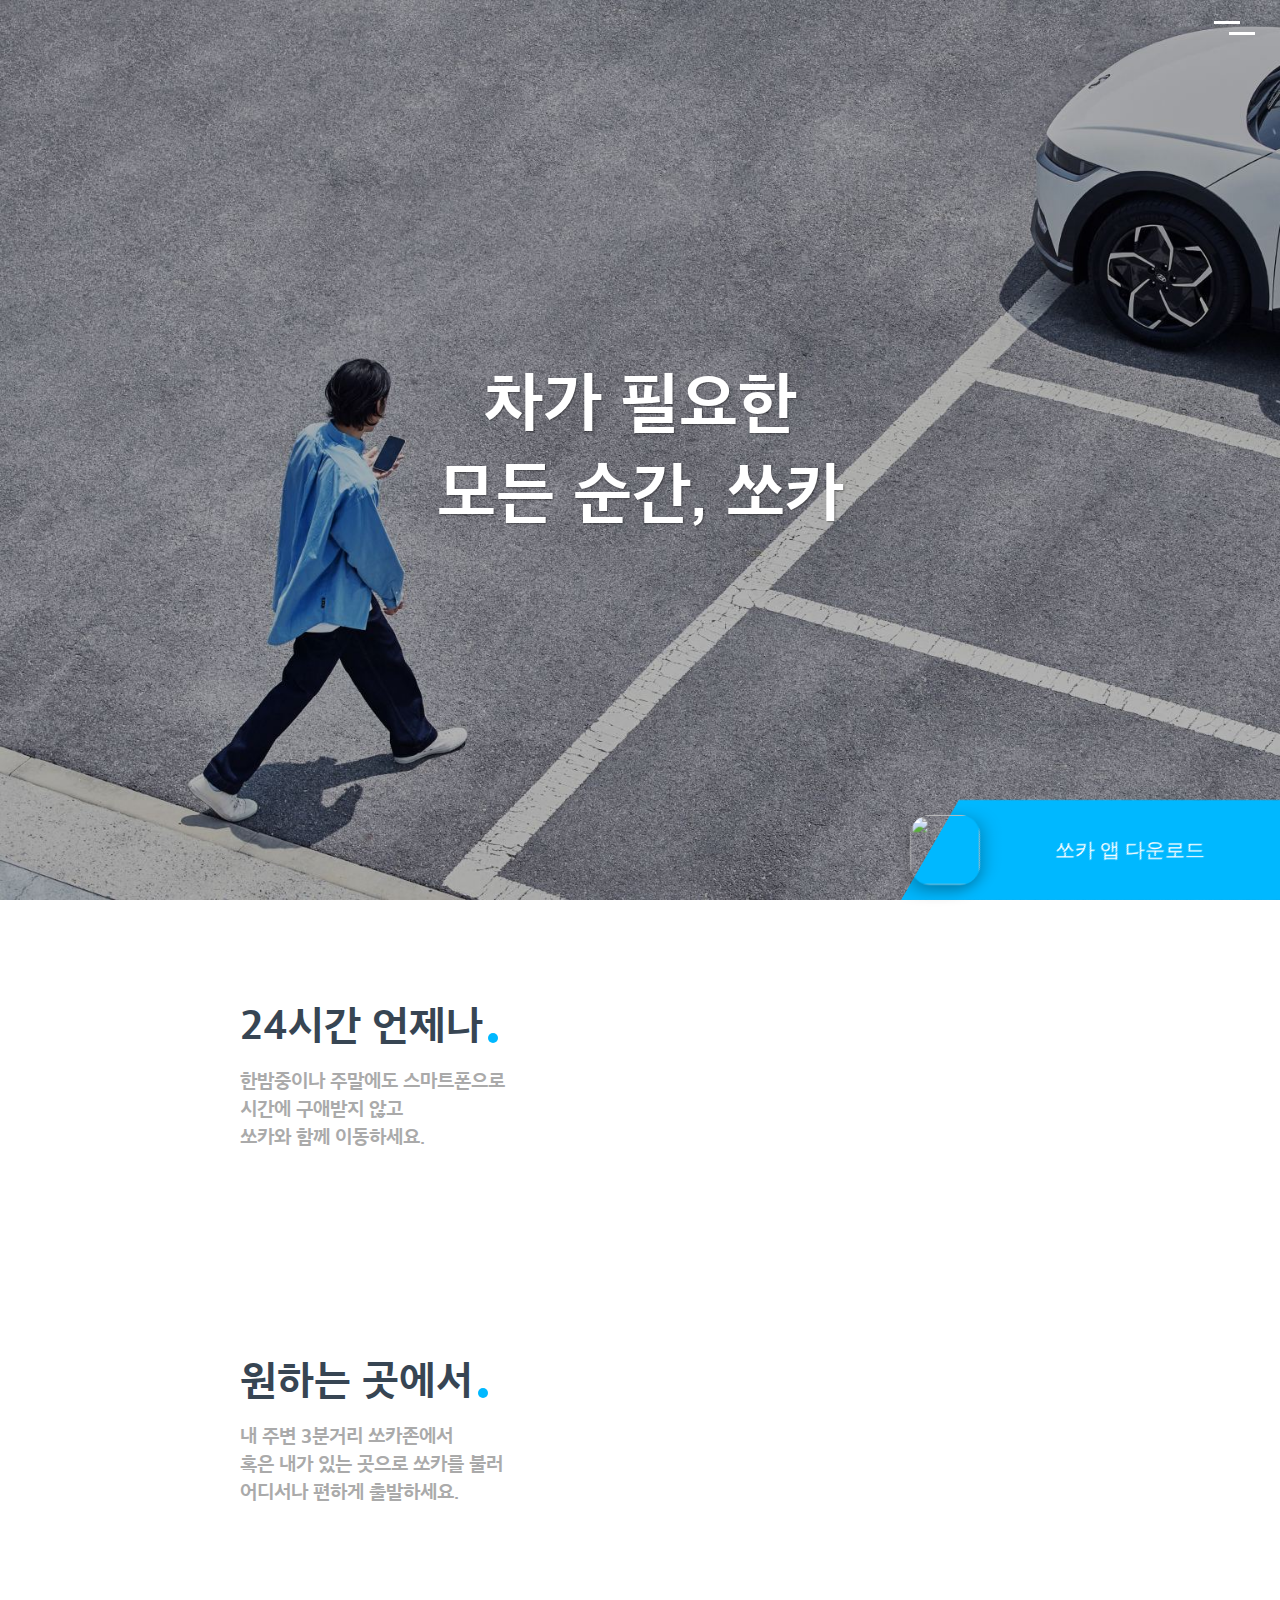
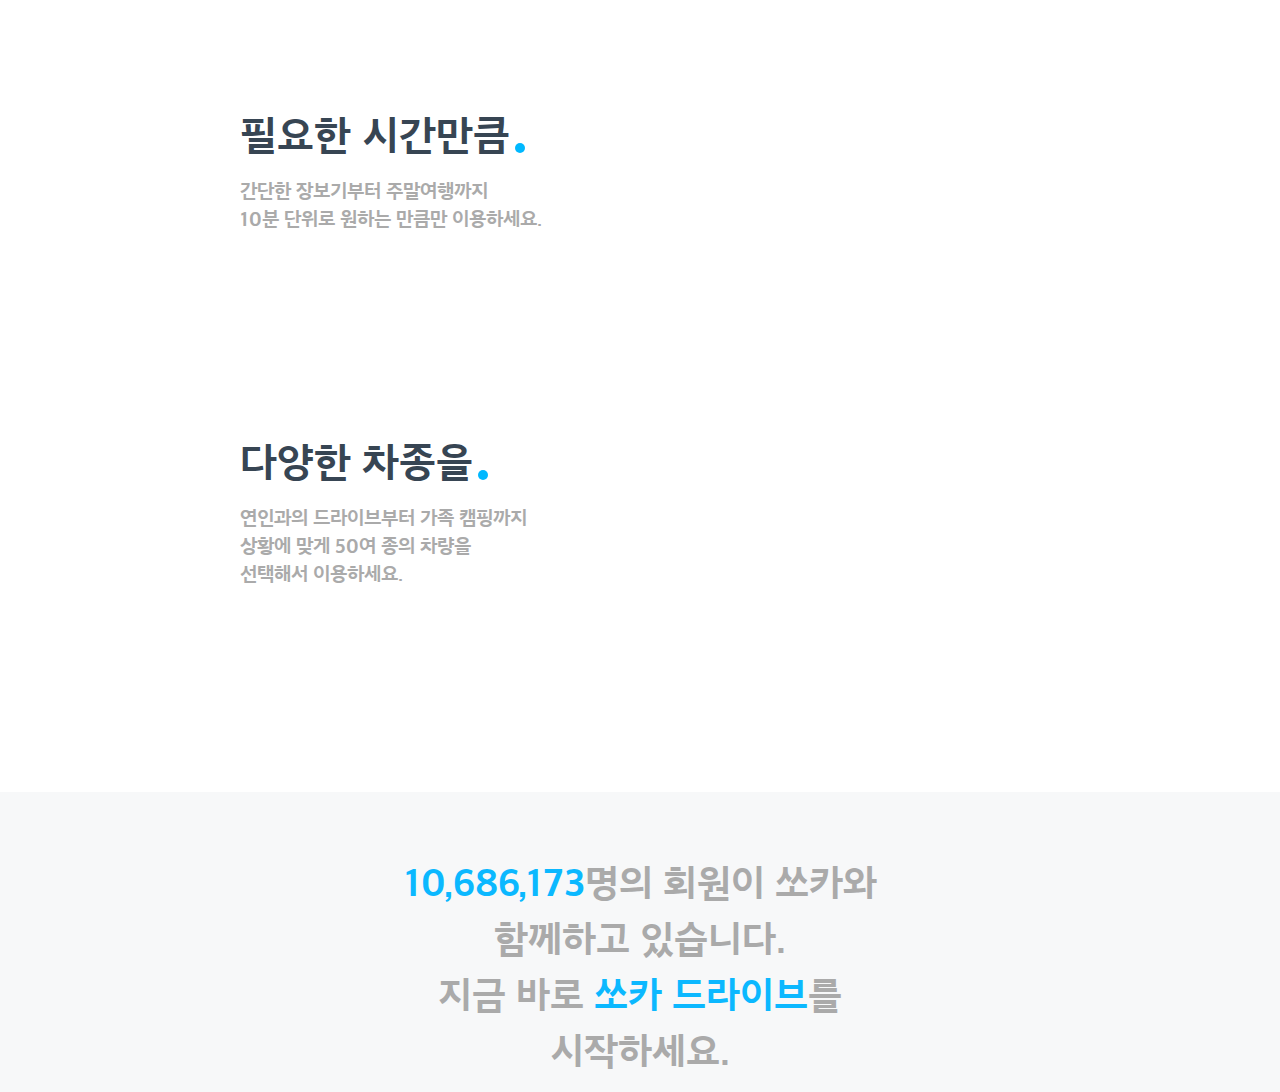
==== socar_mine/index.html @ 251cd8ac "Add files via upload" ====
<!DOCTYPE html>
<html lang="en">
  <head>
    <meta charset="UTF-8" />
    <meta name="viewport" content="width=device-width, initial-scale=1.0" />
    <title>Document</title>
    <link rel="stylesheet" href="css/reset.css" />
    <link rel="stylesheet" href="css/common.css" />
    <link rel="stylesheet" href="css/company.css" />
    <link rel="stylesheet" href="css/download.css" />
    <link rel="stylesheet" href="css/header.css" />
    <link rel="stylesheet" href="css/hero.css" />
    <link rel="stylesheet" href="css/user.css" />
    <link rel="stylesheet" href="css/service.css" />
    <script type="module" src="javascript/index.js" defer></script>
  </head>
  <body>
    <header>
      <div class="socar">
        <img id="logo" src="https://www.socar.kr/images/logo-w.svg" alt="" />
      </div>
      <div class="hamburger">
        <span class="upBar white"></span>
        <span class="downBar white"></span>
      </div>
    </header>
    <div class="download">
      <div class="logo">
        <img src="https://www.socar.kr/images/i-appicon.svg" alt="" />
      </div>
      <span>쏘카 앱 다운로드</span>
    </div>
    <main>
      <section class="hero">
        <div class="main">
          <p>
            차가 필요한<br />
            모든 순간, 쏘카
          </p>
        </div>
      </section>
      <section class="service">
        <div class="info">
          <h2>24시간 언제나</h2>
          <p>
            한밤중이나 주말에도 스마트폰으로 <br />
            시간에 구애받지 않고<br />
            쏘카와 함께 이동하세요.
          </p>
        </div>
        <div class="show">
          <img src="https://www.socar.kr/images/usp_a.jpg" alt="" />
        </div>
      </section>
      <section class="service">
        <div class="info">
          <h2>원하는 곳에서</h2>
          <p>
            내 주변 3분거리 쏘카존에서 <br />
            혹은 내가 있는 곳으로 쏘카를 불러<br />
            어디서나 편하게 출발하세요.
          </p>
        </div>
        <div class="show">
          <img src="https://www.socar.kr/images/usp_b.jpg" alt="" />
        </div>
      </section>
      <section class="service">
        <div class="info">
          <h2>필요한 시간만큼</h2>
          <p>
            간단한 장보기부터 주말여행까지 <br />
            10분 단위로 원하는 만큼만 이용하세요.
          </p>
        </div>
        <div class="show">
          <img src="https://www.socar.kr/images/usp_c.jpg" alt="" />
        </div>
      </section>
      <section class="service">
        <div class="info">
          <h2>다양한 차종을</h2>
          <p>
            연인과의 드라이브부터 가족 캠핑까지 <br />
            상황에 맞게 50여 종의 차량을<br />
            선택해서 이용하세요.
          </p>
        </div>
        <div class="show">
          <img src="https://www.socar.kr/images/usp_d.jpg" alt="" />
        </div>
      </section>
      <section class="user">
        <div class="wrap">
          <div class="contents">
            <span>10,686,173</span>명의 회원이 쏘카와 <br />
            함께하고 있습니다. <br />
            지금 바로 <span>쏘카 드라이브</span>를 <br />
            시작하세요.
          </div>
          <div class="blue"></div>
        </div>
      </section>
    </main>
    <footer>
      <section class="company"></section>
    </footer>
  </body>
</html>
---- socar_mine/css/common.css ----
@font-face {
  font-family: "SDGothicNeobTTF-fBd";
  src: url("../fonts/SDGothicNeobTTF-fBd.woff2");
}

* {
  font-family: "SDGothicNeobTTF-fBd";
}
---- socar_mine/css/download.css ----
.download {
  background-color: #00b8ff;
  width: 400px;
  height: 100px;
  text-align: center;
  color: white;
  font-size: 20px;
  display: flex;
  align-items: center;
  justify-content: center;
  transform: skew(-30deg) translateX(50px);
  z-index: 1;

  position: fixed;
  bottom: 0px;
  right: 0px;
}

.download > .logo {
  width: 70px;
  height: 70px;
  transform: skew(30deg);
  position: absolute;
  border-radius: 20px;
  top: 15%;
  left: -5%;
  box-shadow: rgba(0, 0, 0, 0.35) 0px 5px 15px;
}

.download > .logo > img {
  width: 100%;
  height: 100%;
  object-fit: contain;
  border-radius: 20px;
}

.download > span {
  transform: skew(30deg);
}
---- socar_mine/css/header.css ----
header {
  position: fixed;
  top: 0px;
  width: 100%;
  padding: 20px 30px;
  display: flex;
  justify-content: space-between;
  align-items: center;
  transition: all 0.3s;
}

header > .socar {
  width: 100px;
}

header > .hamburger {
  position: relative;
  width: 36px;
  height: 14px;
}

header > .hamburger > .upBar {
  position: absolute;
  top: 0px;
  width: 26px;
  height: 3px;
  transition: all 0.3s;
}

header > .hamburger > .downBar {
  position: absolute;
  bottom: 0px;
  width: 26px;
  height: 3px;
  left: 15px;
  transition: all 0.3s;
}

.white {
  background-color: white;
}

.blue {
  background-color: #00b8ff;
}

.act {
  background-color: rgba(255, 255, 255, 0.86);
  border-bottom: 1px solid #ccc;
}

header > .hamburger > .upbarX {
  transform: rotate(-45deg);
  top: 11px;
}

header > .hamburger .downbarX {
  transform: rotate(45deg);
  left: 0px;
}
---- socar_mine/css/hero.css ----
.hero {
  height: 100vh;
  background-image: url("../photo/main_visual_fullscreen.jpg");
  background-size: cover;
  display: flex;
  justify-content: center;
  align-items: center;
}

.main > p {
  text-align: center;
  font-size: 64px;
  line-height: 1.4;
  color: white;
  font-family: "SDGothicNeobTTF-fBd";
  text-shadow: 1px 1px 2px rgba(0, 0, 0, 0.4);
}
---- socar_mine/css/user.css ----
.user {
  padding: 64px 0;
  padding-bottom: 180px;
  height: 300px;
  background-color: #f7f8f9;
  position: relative;
  overflow: hidden;
}

.user > .wrap > .contents {
  width: 100%;
  max-width: 800px;
  margin: 0 auto;
  text-align: center;
  line-height: 1.5;
  font-size: 28pt;
  color: #aaa;
}

.user > .wrap > .contents > span {
  color: #0bb8ff;
}

.user > .wrap > .blue {
  width: 30%;
  height: 100%;
  background-color: #0bb8ff;
  transform: skew(-30deg) translateX(1450px);
  position: absolute;
  top: 0px;
}
---- socar_mine/css/service.css ----
.service {
  /* overflow: auto; */
  margin: 100px auto;
  max-width: 800px;
}

.info {
  width: 100%;
  display: flex;
  flex-direction: column;
}

.info > h2 {
  font-size: 30pt;
  line-height: 1.3;
  margin-bottom: 16px;
  color: #374553;
}

.info > h2::after {
  display: inline-block;
  content: "";
  width: 10px;
  height: 10px;
  background-color: #00b8ff;
  border-radius: 9999px;
  position: relative;
  left: 5px;
  top: 5px;
}

.info > p {
  font-size: 14pt;
  line-height: 1.5;
  color: #aaaaaa;
}

.show > img {
  width: 100%;
  margin: 50px 0;
}
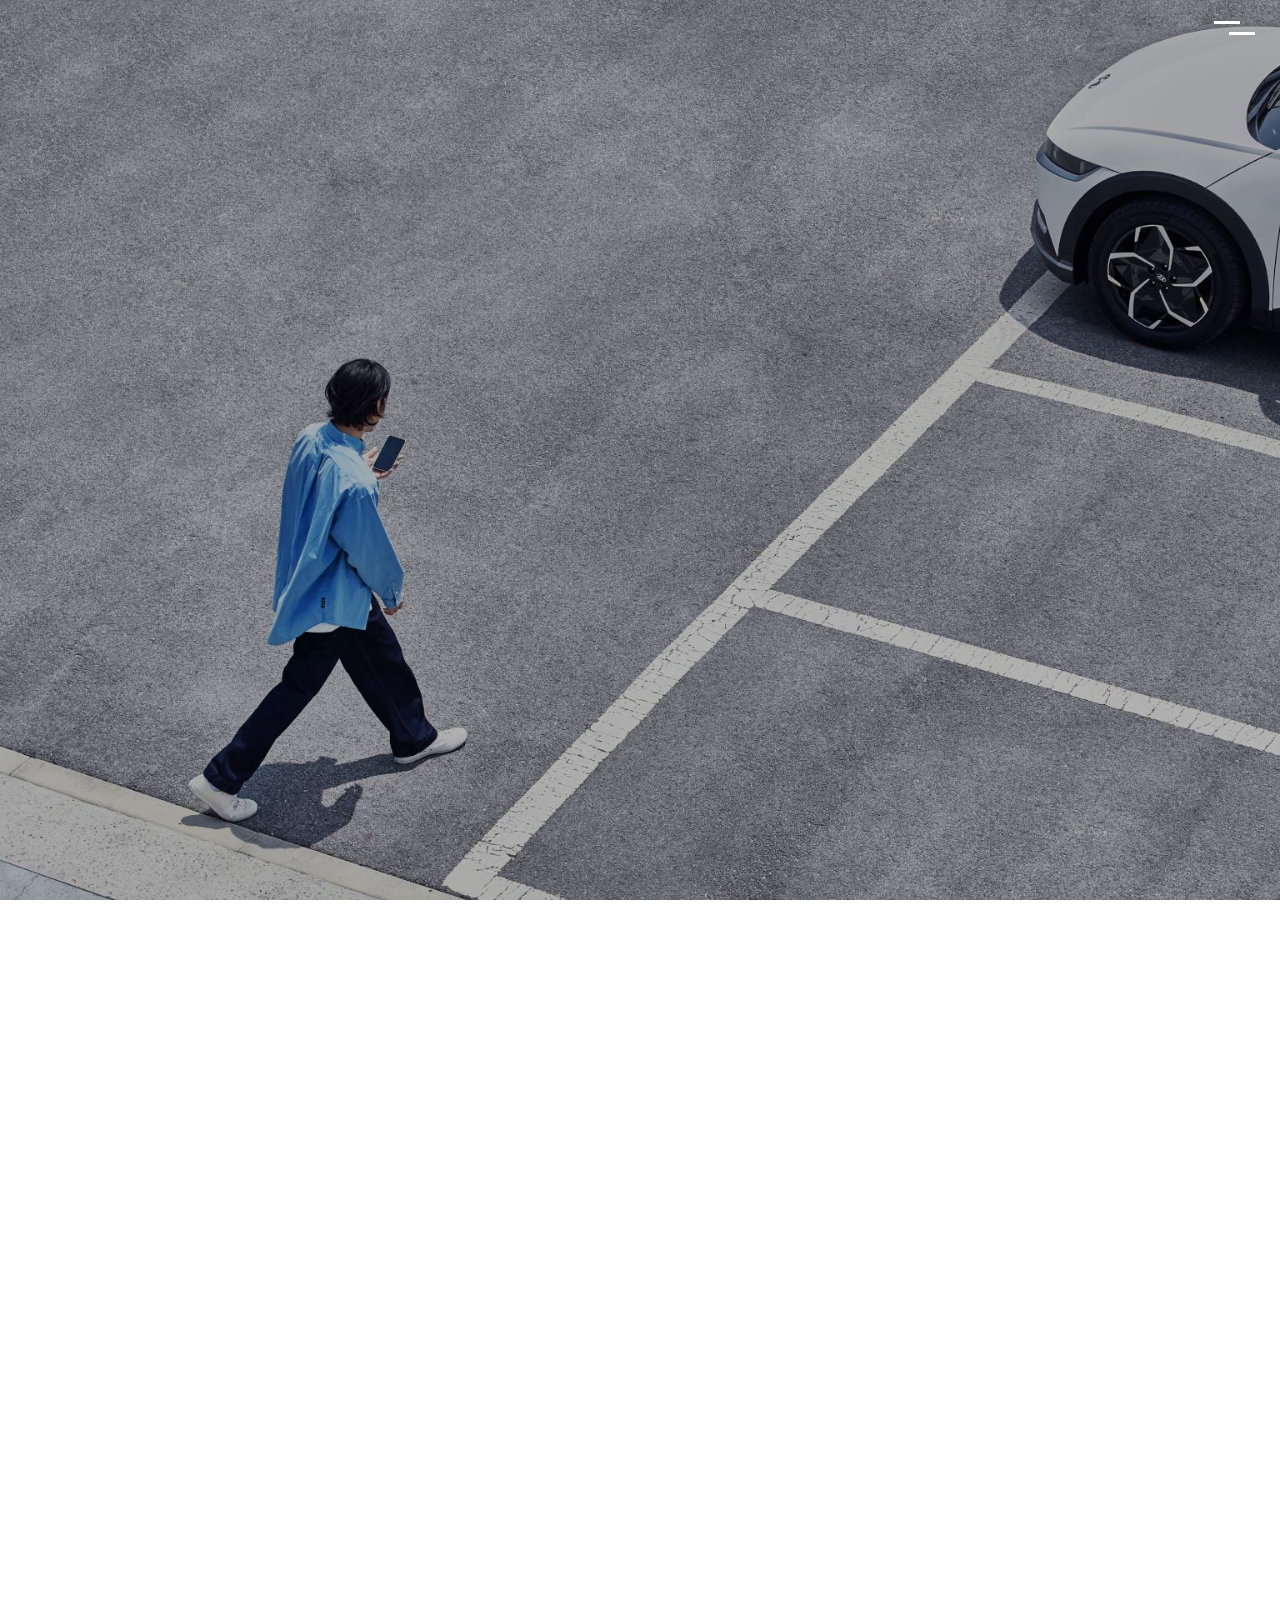
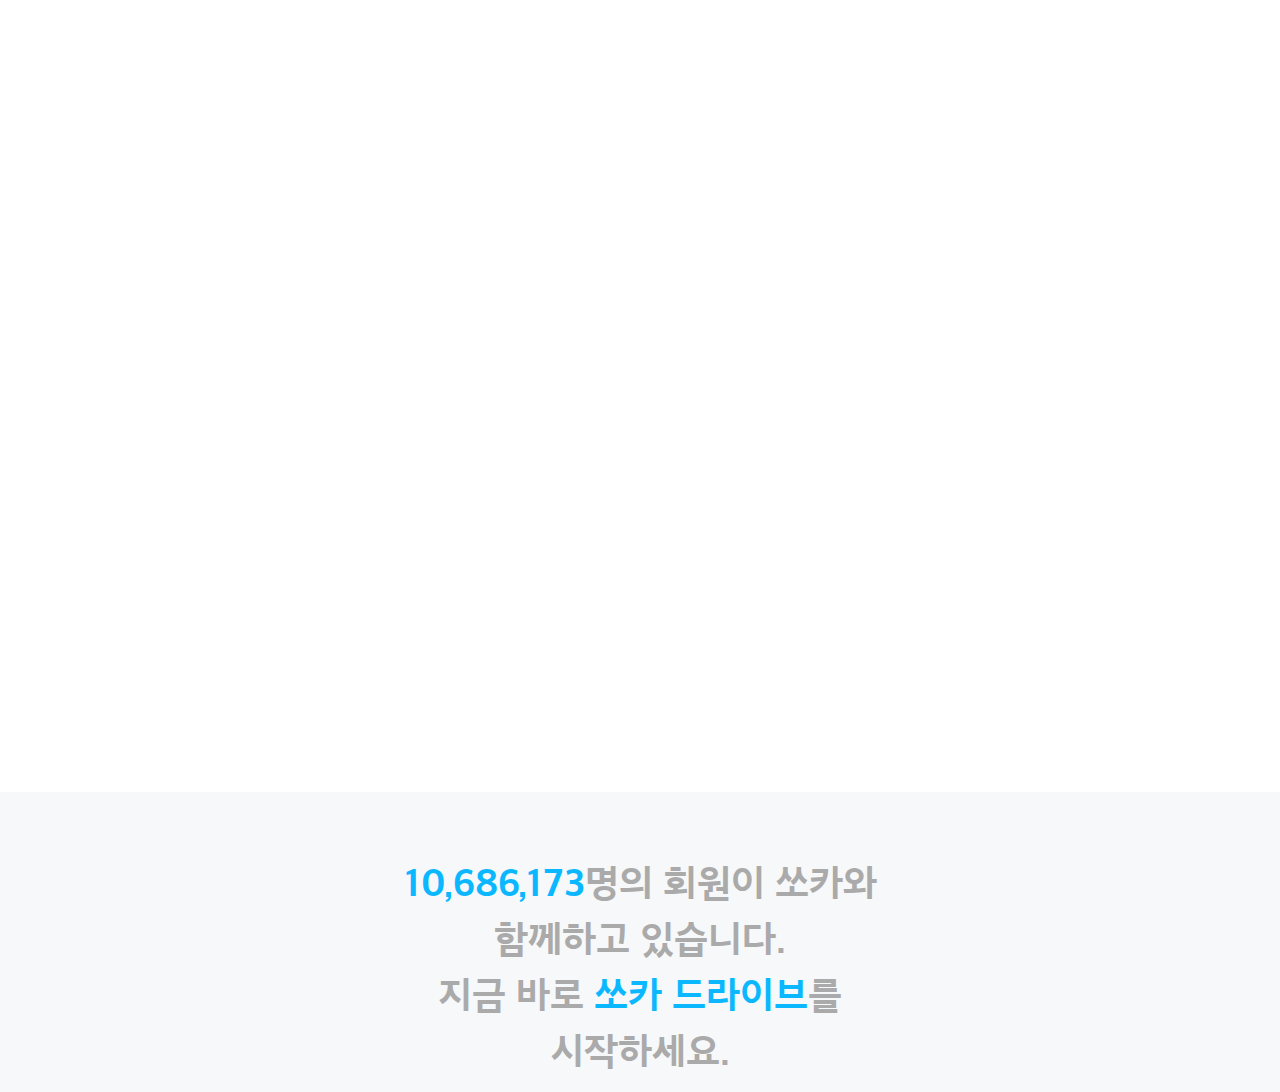
==== commit a33eec4e: "Add files via upload" ====
--- a/socar_mine/index.html
+++ b/socar_mine/index.html
@@ -14,6 +14,7 @@
     <link rel="stylesheet" href="css/service.css" />
     <script type="module" src="javascript/index.js" defer></script>
   </head>
+
   <body>
     <header>
       <div class="socar">
--- a/socar_mine/css/download.css
+++ b/socar_mine/css/download.css
@@ -8,12 +8,16 @@
   display: flex;
   align-items: center;
   justify-content: center;
-  transform: skew(-30deg) translateX(50px);
-  z-index: 1;
-
+  transform: skew(-30deg) translateX(5000px);
   position: fixed;
   bottom: 0px;
   right: 0px;
+  z-index: 1;
+
+  animation-name: leftMove;
+  animation-delay: 3s;
+  animation-duration: 1s;
+  animation-fill-mode: forwards;
 }
 
 .download > .logo {
@@ -36,4 +40,26 @@
 
 .download > span {
   transform: skew(30deg);
+  animation-name: app;
+  animation-duration: 1s;
+  animation-delay: 1s;
+  animation-fill-mode: forwards;
 }
+
+@keyframes app {
+  0% {
+    opacity: 0;
+  }
+  100% {
+    opacity: 1;
+  }
+}
+
+@keyframes leftMove {
+  0% {
+    transform: skew(-30deg) translateX(500px);
+  }
+  100% {
+    transform: skew(-30deg) translateX(50px);
+  }
+}--- a/socar_mine/css/header.css
+++ b/socar_mine/css/header.css
@@ -58,3 +58,7 @@
   transform: rotate(45deg);
   left: 0px;
 }
+
+.scrollHeader {
+  transform: translateY(-80px);
+}--- a/socar_mine/css/hero.css
+++ b/socar_mine/css/hero.css
@@ -14,4 +14,19 @@
   color: white;
   font-family: "SDGothicNeobTTF-fBd";
   text-shadow: 1px 1px 2px rgba(0, 0, 0, 0.4);
+  opacity: 0;
+  animation-name: mainText;
+  animation-duration: 2s;
+  animation-fill-mode: forwards;
 }
+
+@keyframes mainText {
+  0% {
+    opacity: 0;
+    transform: translateY(50px);
+  }
+  100% {
+    opacity: 1;
+    transform: translateY(0px);
+  }
+}--- a/socar_mine/css/user.css
+++ b/socar_mine/css/user.css
@@ -5,6 +5,7 @@
   background-color: #f7f8f9;
   position: relative;
   overflow: hidden;
+
 }
 
 .user > .wrap > .contents {
@@ -25,7 +26,10 @@
   width: 30%;
   height: 100%;
   background-color: #0bb8ff;
-  transform: skew(-30deg) translateX(1450px);
+  transform: skew(-30deg) translateX(500px);
   position: absolute;
   top: 0px;
+  right: -10%;
+  transition: all 1s;
 }
+
--- a/socar_mine/css/service.css
+++ b/socar_mine/css/service.css
@@ -15,6 +15,9 @@
   line-height: 1.3;
   margin-bottom: 16px;
   color: #374553;
+  opacity: 0;
+  transform: translateX(30px);
+  transition: all 1s;
 }
 
 .info > h2::after {
@@ -33,9 +36,15 @@
   font-size: 14pt;
   line-height: 1.5;
   color: #aaaaaa;
+  opacity: 0;
+  transform: translateX(30px);
+  transition: all 1s;
 }
 
 .show > img {
   width: 100%;
   margin: 50px 0;
+  opacity: 0;
+  transform: translateX(30px);
+  transition: all 1s;
 }
